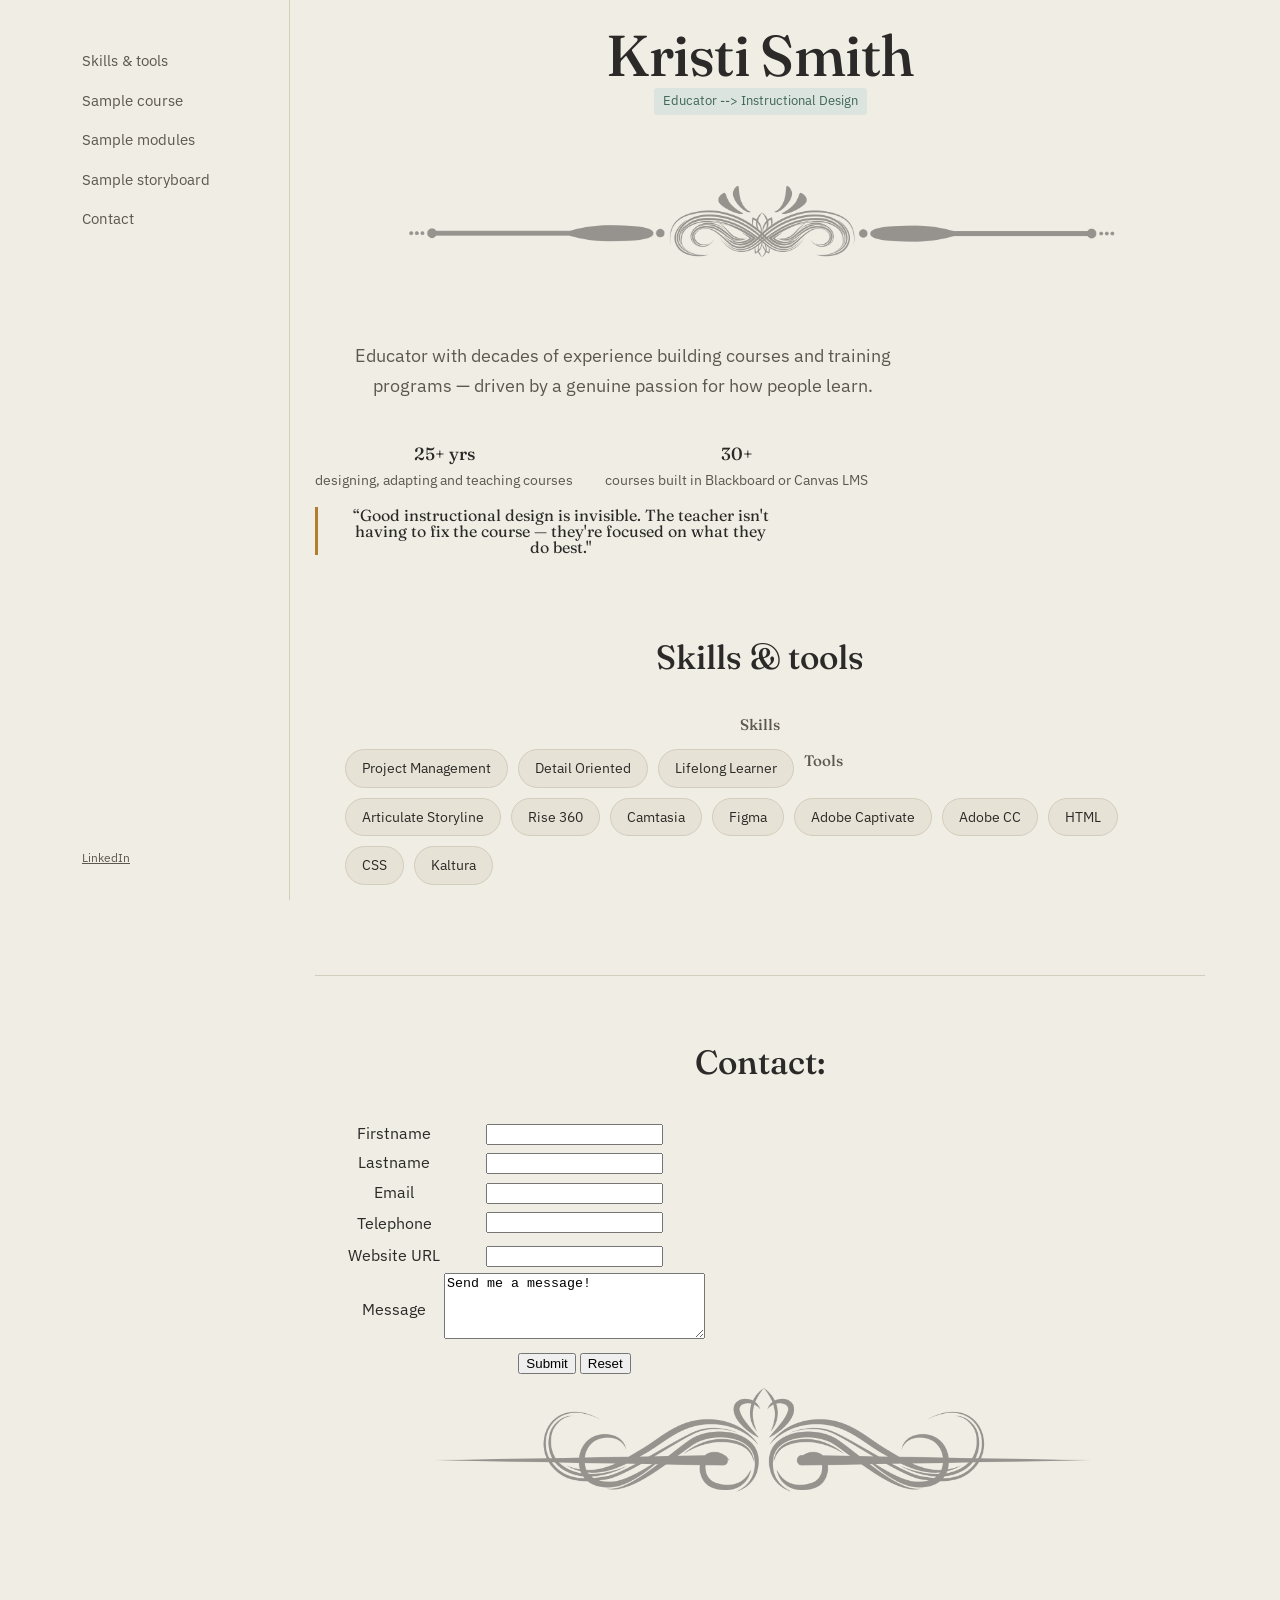
==== index.html @ 54e87282 "update" ====
<!DOCTYPE html>
<html lang="en">
<head>
<meta charset="UTF-8">
<meta name="viewport" content="width=device-width, initial-scale=1, viewport-fit=cover">
<title>KJ Designs IT</title>
<link rel="preconnect" href="https://fonts.googleapis.com">
<link rel="preconnect" href="https://fonts.gstatic.com" crossorigin>
<link href="https://fonts.googleapis.com/css2?family=Fraunces:opsz,wght@9..144,400;9..144,500;9..144,600&family=IBM+Plex+Sans:wght@400;500;600&display=swap" rel="stylesheet">
<link rel="stylesheet" href="styles.css">

</head>
<body>

<div class="mobile-nav">

  <a href="#skills">Skills</a>
  <a href="content/idpage.html" target="_blank">Sample course</a>
   <a href="mod.htm" target="_blank">Sample modules</a>
    <a href="course.htm">Sample storyboard</a>
  <a href="#contact">Contact</a>
</div>

<div class="layout">
  <nav class="toc">
    <div>
     
      <ul class="toc-links">
    
        <li><a href="#skills">Skills &amp; tools</a></li>
         <li><a href="content/idpage.html" target="_blank">Sample course</a></li>
         <li><a href="mod.htm" target="_blank">Sample modules</a></li>
         <li> <a href="course.htm">Sample storyboard</a></li>
          <li><a href="#contact">Contact</a></li>
      </ul>
    </div>
    <div class="toc-foot">   <a href="https://www.linkedin.com/in/kristismith7/" target="_blank">LinkedIn</a> <br></div>
  </nav>

  <main>
 <h1>Kristi Smith</h1><span class="tag">Educator --> Instructional Design</span>
 <img src="div3.png" alt="divider" width="90%" class="transparent-img">
  
    
      <p class="lede">
     Educator with decades of experience building courses and training programs — driven by a genuine passion for how people learn.
    
      <div class="hero-meta">
        <div><strong>25+ yrs</strong>designing, adapting and teaching courses</div>
        <div><strong>30+</strong>courses built in Blackboard or Canvas LMS</div>
      </div>
        <p class="quote">
       “Good instructional design is invisible. The teacher isn't having to fix the course — they're focused on what they do best."</p>

    <section id="skills">
      <h2>Skills &amp; tools</h2>

      <div class="skill-group">
            <h3>Skills</h3>
        <div class="pill-row">
          <span class="pill">Project Management</span>
          <span class="pill">Detail Oriented</span>
          <span class="pill">Lifelong Learner</span>
          
          <h3>Tools</h3>
        <div class="pill-row">
          <span class="pill">Articulate Storyline</span>
          <span class="pill">Rise 360</span>
          <span class="pill">Camtasia</span>
          <span class="pill">Figma</span>
          <span class="pill">Adobe Captivate</span>
           <span class="pill">Adobe CC</span>
            <span class="pill">HTML</span>
             <span class="pill">CSS</span>
              <span class="pill">Kaltura</span>

        </div>
      </div>

    </section>

    <section id="contact">
      <h2>Contact:</h2>
  
      <div class="contact-links">
       
  </div>
       <form action="https://formsubmit.co/profkris23@gmail.com" method="POST" id="contactForm">
    <!-- FormSubmit settings (optional but recommended) -->
    <input type="hidden" name="_subject" value="New contact form submission">
    <input type="hidden" name="_captcha" value="false">
    <input type="hidden" name="_next" value="thanks.htm">

    <table>
        <tr>
            <td><label for="fname">Firstname</label></td>
            <td><input type="text" id="fname" name="fname" required></td>
        </tr>
        <tr>
            <td><label for="lname">Lastname</label></td>
            <td><input type="text" id="lname" name="lname" required></td>
        </tr>
        <tr>
            <td><label for="email">Email</label></td>
            <td><input type="email" id="email" name="email" required></td>
        </tr>
        <tr>
            <td><label for="phone">Telephone</label></td>
            <td>
                <input type="tel" id="phone" name="phone" required>
                <p id="phoneError" style="color: red; margin: 4px 0 0;"></p>
            </td>
        </tr>
        <tr>
            <td><label for="url">Website URL</label></td>
            <td><input type="url" id="url" name="url"></td>
        </tr>
        <tr>
            <td><label for="text1">Message</label></td>
            <td>
                <textarea id="text1" name="text1" rows="4" cols="30">Send me a message!</textarea>
            </td>
        </tr>
        <tr>
            <td></td>
            <td>
                <input type="submit" value="Submit">
                <input type="reset" value="Reset">
            </td>
        </tr>
    </table>
        <img src="div1.png" alt="divider image" width="90%" class="transparent-img">
</form>

<script>
    const form = document.getElementById("contactForm");
    const phoneInput = document.getElementById("phone");
    const phoneError = document.getElementById("phoneError");

    function isPhoneValid() {
        const phonePattern = /^[0-9]{10,}$/;
        return phonePattern.test(phoneInput.value.replace(/-/g, ""));
    }

    phoneInput.addEventListener("input", () => {
        phoneError.textContent = isPhoneValid()
            ? ""
            : "Please enter a valid phone number with at least 10 digits.";
    });

    form.addEventListener("submit", (event) => {
        if (!isPhoneValid()) {
            event.preventDefault();
            phoneError.textContent = "Please enter a valid phone number with at least 10 digits.";
            phoneInput.focus();
        }
       
    });
</script>
 

</body>
</html>
---- styles.css ----
:root {
    --paper: #EFEDE4;
    --paper-alt: #E6E2D5;
    --ink: #2B2A28;
    --ink-soft: #5C584F;
    --pine: #3F6659;
    --pine-soft: #DCE4DF;
    --gold: #B07E2E;
    --line: #D3CDBC;
    --serif: 'Fraunces', Georgia, serif;
    --sans: 'IBM Plex Sans', Arial, sans-serif;
    box-sizing: border-box;
    padding-top: env(safe-area-inset-top, 0px);
    padding-bottom: env(safe-area-inset-bottom, 0px);
  }

  @media (prefers-color-scheme: dark) {
    :root:not([data-theme="light"]) {
      --paper: #1B1A17;
      --paper-alt: #232220;
      --ink: #ECE8DD;
      --ink-soft: #B3AD9E;
      --pine: #8CB1A2;
      --pine-soft: #263530;
      --gold: #DDAE5E;
      --line: #3B372E;
    }
  }
  :root[data-theme="dark"] {
    --paper: #1B1A17;
    --paper-alt: #232220;
    --ink: #ECE8DD;
    --ink-soft: #B3AD9E;
    --pine: #8CB1A2;
    --pine-soft: #263530;
    --gold: #DDAE5E;
    --line: #3B372E;
  }

  html { scroll-padding-top: env(safe-area-inset-top, 0px); scroll-behavior: smooth; }
  * { box-sizing: border-box; }
  body {
    margin: 0;
    background: var(--paper);
    color: var(--ink);
    font-family: var(--sans);
    font-size: 16px;
    line-height: 1.6;
    -webkit-font-smoothing: antialiased;
  }
.center{text-align: center;}
  a { color: inherit; }

  .layout {
    display: grid;
    grid-template-columns: 240px 1fr;
    max-width: 1180px;
    margin: 0 auto;
  }

  /* ---- Sidebar / nav ---- */
  nav.toc {
    position: sticky;
    top: 0;
    align-self: start;
    height: 100vh;
    padding: 48px 28px 32px 32px;
    border-right: 1px solid var(--line);
    display: flex;
    flex-direction: column;
    justify-content: space-between;
  }
  .toc-brand {
    font-family: var(--serif);
    font-size: 1.25rem;
    font-weight: 500;
    letter-spacing: 0.01em;
    margin-bottom: 40px;
  }
  .toc-brand span { display:block; font-size: 0.8rem; color: var(--ink-soft); font-weight: 400; margin-top: 4px; }
  .toc-links { list-style: none; padding: 0; margin: 0; display: flex; flex-direction: column; gap: 14px; }
  .toc-links a {
    text-decoration: none;
    color: var(--ink-soft);
    font-size: 0.92rem;
    border-left: 2px solid transparent;
    padding-left: 12px;
    margin-left: -14px;
    transition: color .15s ease, border-color .15s ease;
  }
  .toc-links a:hover, .toc-links a:focus-visible { color: var(--ink); border-color: var(--gold); }
  .toc-foot { font-size: 0.78rem; color: var(--ink-soft); }

  /* mobile nav */
  .mobile-nav { display: none; }

  main { min-width: 0; padding: 25px; text-align: center;}
  section { padding: 60px 30px; border-bottom: 1px solid var(--line); }
  section:last-of-type { border-bottom: none; }

  h1, h2, h3 { font-family: var(--serif); font-weight: 500; margin: 0; }
  h1 { font-size: clamp(2.4rem, 5vw, 3.6rem); line-height: 1.08; letter-spacing: -0.01em; }
  h2 { font-size: clamp(1.6rem, 3vw, 2.1rem); margin-bottom: 28px; }
  p { max-width: 62ch; }
  .lede { font-size: 1.15rem; color: var(--ink-soft); max-width: 56ch; margin-top: 20px; }
.transparent-img {
  /* Sets the image to 50% opacity */
  opacity: 0.5; 
}
  .tag {
    display: inline-block;
    font-size: 0.8rem;
    color: var(--pine);
    background: var(--pine-soft);
    border-radius: 3px;
    padding: 3px 9px;
    margin-bottom: 18px;
    text-align: right;
  }

  /* ---- Hero ---- */
  #story { padding-top: 110px; }
  .hero-meta { margin-top: 40px; display: flex; gap: 32px; flex-wrap: wrap; color: var(--ink-soft); font-size: 0.9rem; }
  .hero-meta strong { color: var(--ink); display:block; font-family: var(--serif); font-size: 1.1rem; font-weight: 500; }

  /* ---- Philosophy pull quote ---- */
  .quote {
    font-family: var(--serif);
    font-size: clamp(1rem, 3vw, 1rem);
    line-height: 1;
    max-width: 46ch;
    color: var(--ink);
    border-left: 3px solid var(--gold);
    padding-left: 28px;
  }
  .quote-attr { margin-top: 10px; font-family: var(--sans); font-size: 0.9rem; color: var(--ink-soft); }
  .principles { margin-top: 36px; display: grid; grid-template-columns: repeat(2, 1fr); gap: 36px 48px; }
  .principle h3 { font-size: 1.05rem; margin-bottom: 8px; }
  .principle p { font-size: 0.95rem; color: var(--ink-soft); margin: 0; }

  /* ---- Journey timeline ---- */
  .timeline { margin-top: 44px; position: relative; }
  .timeline::before {
    content: ""; position: absolute; left: 17px; top: 6px; bottom: 6px; width: 1px; background: var(--line);
  }
  .t-item { position: relative; padding-left: 56px; margin-bottom: 44px; }
  .t-item:last-child { margin-bottom: 0; }
  .t-num {
    position: absolute; left: 0; top: 0; width: 36px; height: 36px; border-radius: 50%;
    background: var(--paper); border: 1px solid var(--line); color: var(--ink-soft);
    display: flex; align-items: center; justify-content: center; font-size: 0.85rem; font-family: var(--serif);
  }
  .t-item.current .t-num { border-color: var(--gold); color: var(--gold); }
  .t-period { font-size: 0.85rem; color: var(--ink-soft); margin-bottom: 4px; }
  .t-role { font-family: var(--serif); font-size: 1.25rem; font-weight: 500; }
  .t-org { color: var(--ink-soft); font-size: 0.95rem; margin-bottom: 10px; }
  .t-item p.desc { font-size: 0.86rem; margin: 0; max-width: 58ch; }

  /* ---- Work ---- */
  .work-list { margin-top: 22px; display: flex; flex-direction: column; }
  .work-item {
    display: grid; grid-template-columns: 1fr 1.6fr; gap: 20px;
    padding: 36px 0; border-top: 1px solid var(--line);
  }
  .work-item:last-child { border-bottom: 1px solid var(--line); }
  .work-kicker { font-size: 0.82rem; color: var(--gold); margin-bottom: 8px; }
  .work-title { font-family: var(--serif); font-size: 1 rem; font-weight: 500; margin-bottom: 10px; }
  .work-meta { font-size: 0.85rem; color: var(--ink-soft); margin-bottom: 14px; }
  .work-desc { font-size: 0.85rem; color: var(--ink-soft); }
  .work-stats { display: flex; gap: 28px; margin-top: 14px; flex-wrap: wrap; }
  .work-stats div strong { display: block; font-family: var(--serif); font-size: 1.3rem; color: var(--ink); }
  .work-stats div span { font-size: 0.78rem; color: var(--ink-soft); }

  /* ---- Skills ---- */
  .skill-group { margin-bottom: 30px; }
  .skill-group h3 { font-size: 0.95rem; color: var(--ink-soft); font-weight: 500; margin-bottom: 12px; }
  .pill-row { display: flex; flex-wrap: wrap; gap: 10px; }
  .pill {
    border: 1px solid var(--line); border-radius: 20px; padding: 7px 16px; font-size: 0.88rem;
    background: var(--paper-alt);
  }

  /* ---- Contact ---- */
  #contact { padding-bottom: 80px; }
  .contact-box { margin-top: 32px; display: flex; align-items: baseline; gap: 18px; flex-wrap: wrap; }
  .contact-box a.email {
    font-family: var(--serif); font-size: 1.6rem; text-decoration: none; border-bottom: 2px solid var(--gold);
  }
  .contact-links { margin-top: 28px; display: flex; gap: 24px; font-size: 0.92rem; }
  .contact-links a { text-decoration: none; color: var(--ink-soft); border-bottom: 1px solid var(--line); padding-bottom: 2px; }
  .contact-links a:hover { color: var(--pine); border-color: var(--pine); }
  footer.note { margin-top: 64px; font-size: 0.8rem; color: var(--ink-soft); }

  @media (max-width: 860px) {
    .layout { grid-template-columns: 1fr; }
    nav.toc { display: none; }
    .mobile-nav {
      display: flex; position: sticky; top: 0; z-index: 10;
      background: var(--paper); border-bottom: 1px solid var(--line);
      padding: 14px 20px; padding-top: calc(14px + env(safe-area-inset-top, 0px));
      gap: 20px; overflow-x: auto; font-size: 0.85rem;
    }
    .mobile-nav a { white-space: nowrap; text-decoration: none; color: var(--ink-soft); }
    section { padding: 56px 24px; }
    .principles { grid-template-columns: 1fr; }
    .work-item { grid-template-columns: 1fr; gap: 12px; }
  }
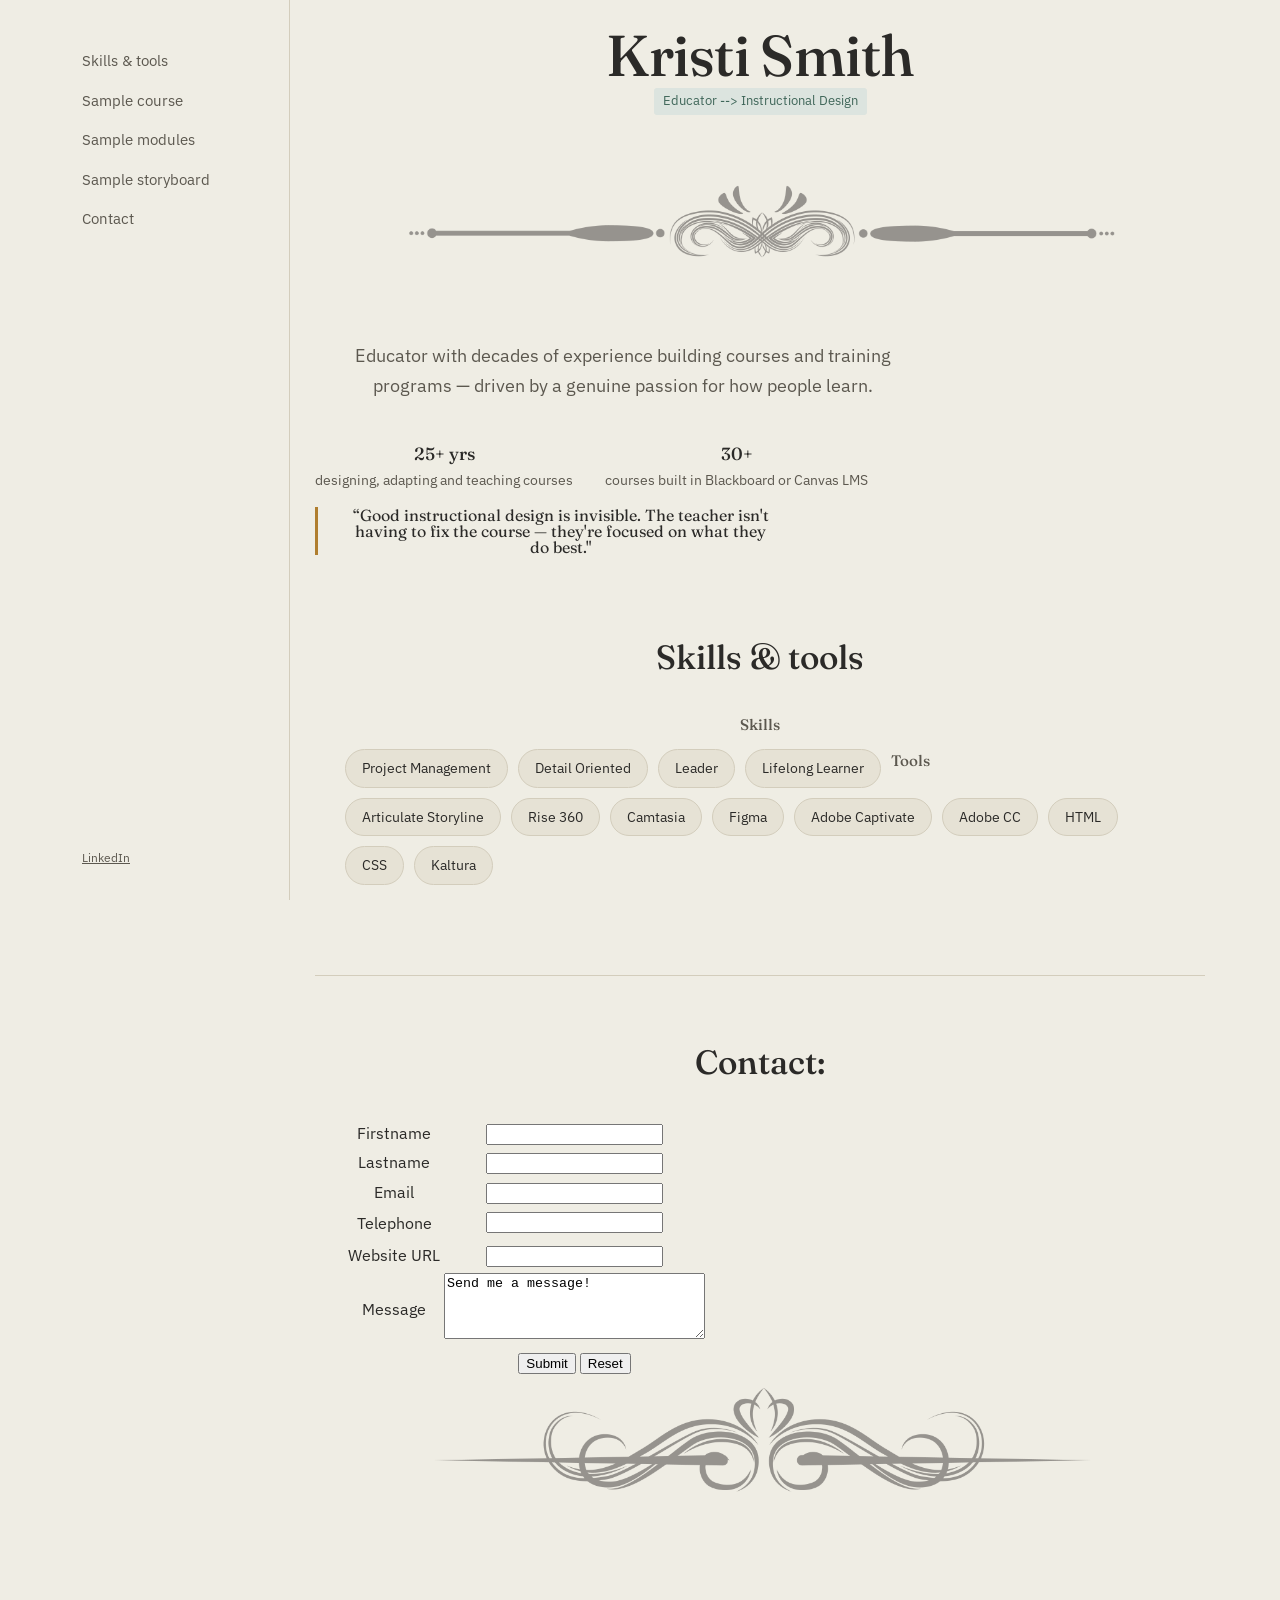
==== commit 80ead164: "index fix" ====
--- a/index.html
+++ b/index.html
@@ -3,7 +3,7 @@
 <head>
 <meta charset="UTF-8">
 <meta name="viewport" content="width=device-width, initial-scale=1, viewport-fit=cover">
-<title>KJ Designs IT</title>
+<title>Kristi Smith Educational Design</title>
 <link rel="preconnect" href="https://fonts.googleapis.com">
 <link rel="preconnect" href="https://fonts.gstatic.com" crossorigin>
 <link href="https://fonts.googleapis.com/css2?family=Fraunces:opsz,wght@9..144,400;9..144,500;9..144,600&family=IBM+Plex+Sans:wght@400;500;600&display=swap" rel="stylesheet">
@@ -60,8 +60,8 @@
         <div class="pill-row">
           <span class="pill">Project Management</span>
           <span class="pill">Detail Oriented</span>
-          <span class="pill">Lifelong Learner</span>
-          
+          <span class="pill">Leader</span>
+            <span class="pill">Lifelong Learner</span>
           <h3>Tools</h3>
         <div class="pill-row">
           <span class="pill">Articulate Storyline</span>
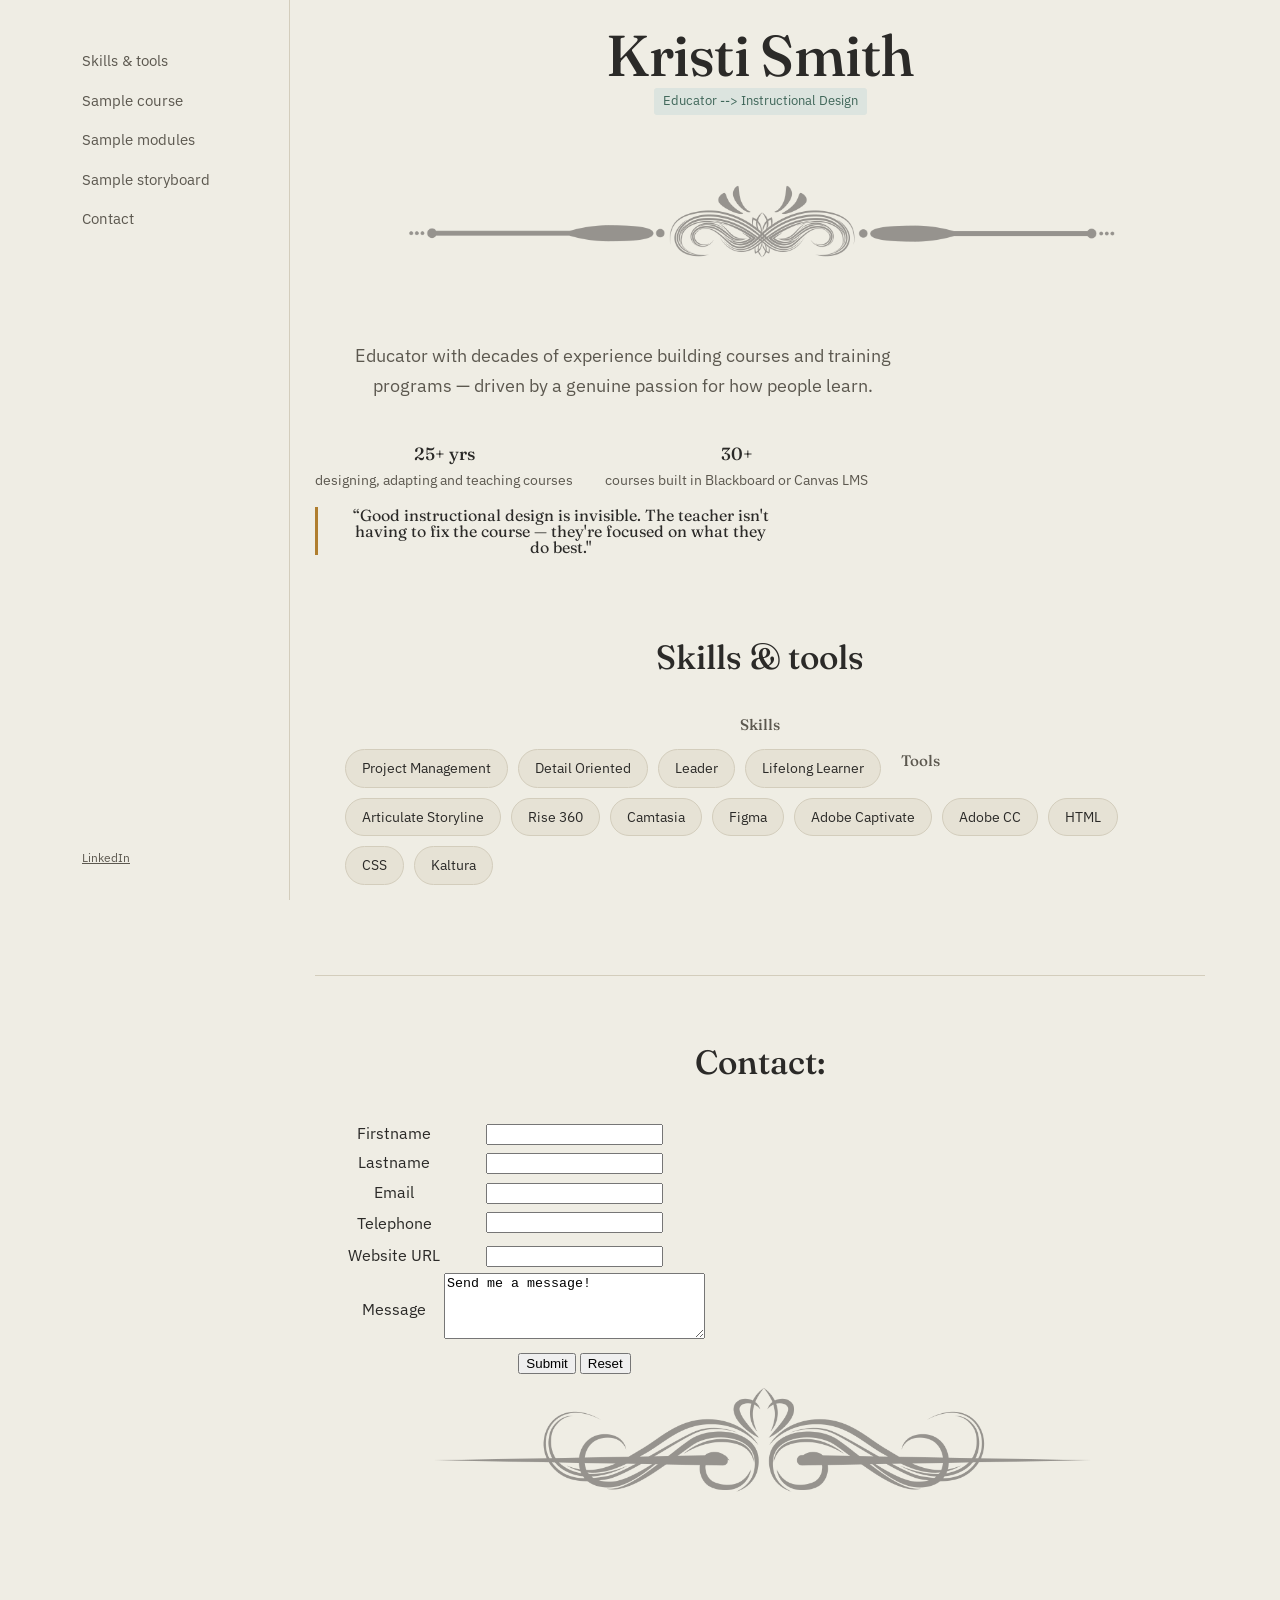
==== commit 5c634d0b: "tools" ====
--- a/index.html
+++ b/index.html
@@ -62,6 +62,7 @@
           <span class="pill">Detail Oriented</span>
           <span class="pill">Leader</span>
             <span class="pill">Lifelong Learner</span>
+            <br>
           <h3>Tools</h3>
         <div class="pill-row">
           <span class="pill">Articulate Storyline</span>
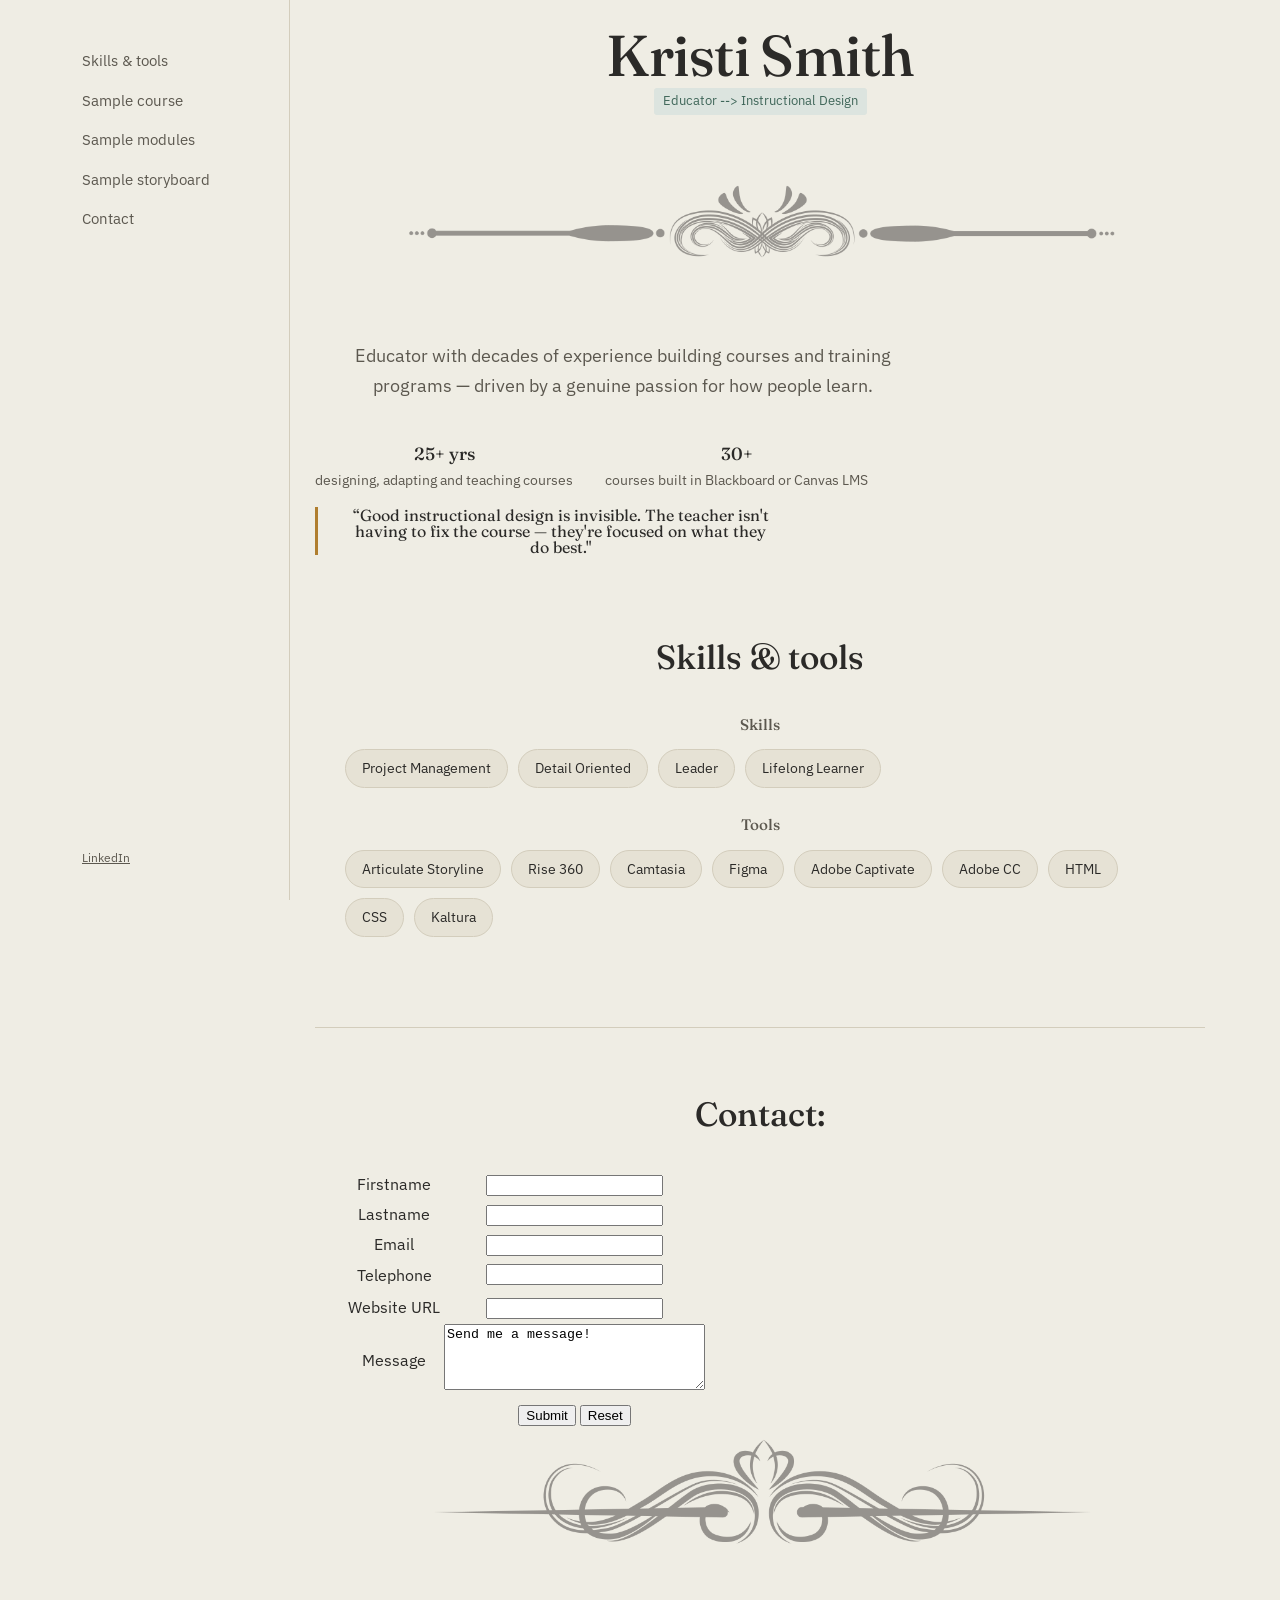
==== commit 83ecc5da: "fix div" ====
--- a/index.html
+++ b/index.html
@@ -62,6 +62,7 @@
           <span class="pill">Detail Oriented</span>
           <span class="pill">Leader</span>
             <span class="pill">Lifelong Learner</span>
+            </div>
             <br>
           <h3>Tools</h3>
         <div class="pill-row">
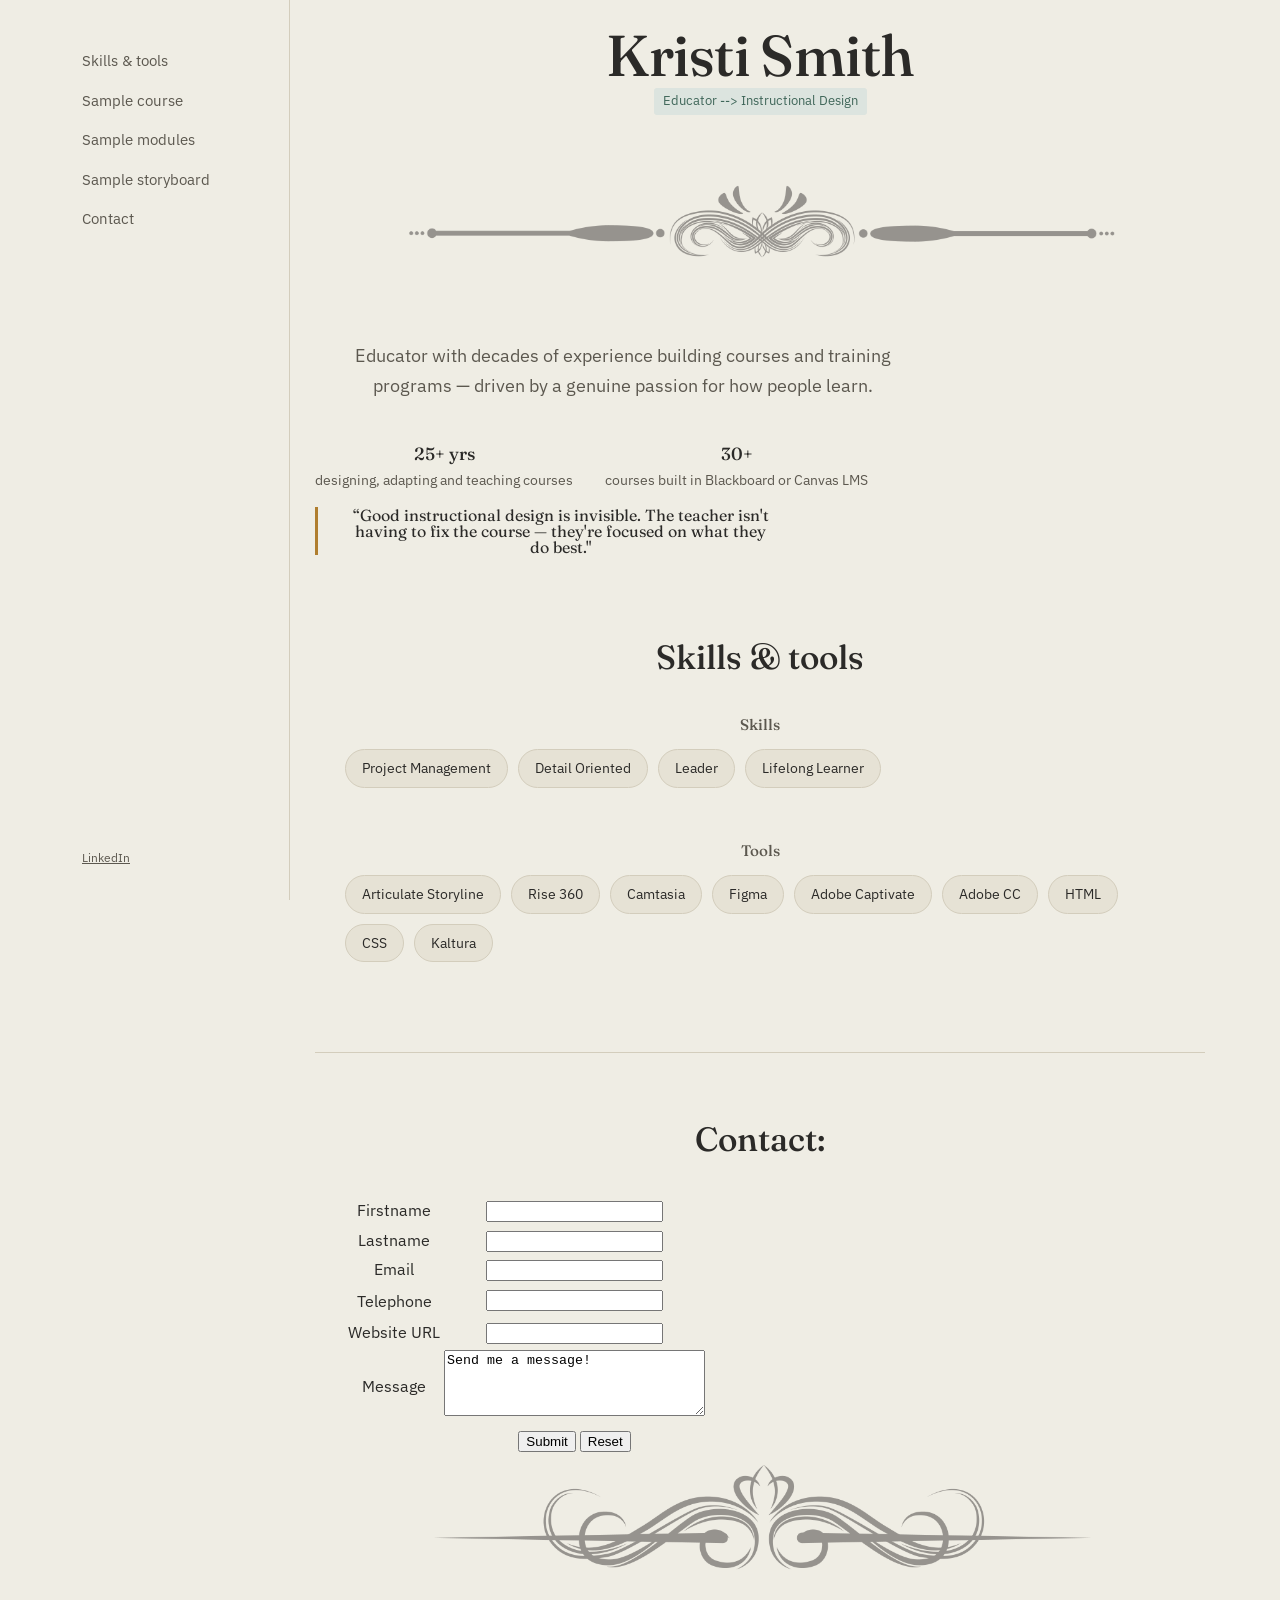
==== commit 190db7f3: "update" ====
--- a/index.html
+++ b/index.html
@@ -63,7 +63,7 @@
           <span class="pill">Leader</span>
             <span class="pill">Lifelong Learner</span>
             </div>
-            <br>
+            <br><br>
           <h3>Tools</h3>
         <div class="pill-row">
           <span class="pill">Articulate Storyline</span>
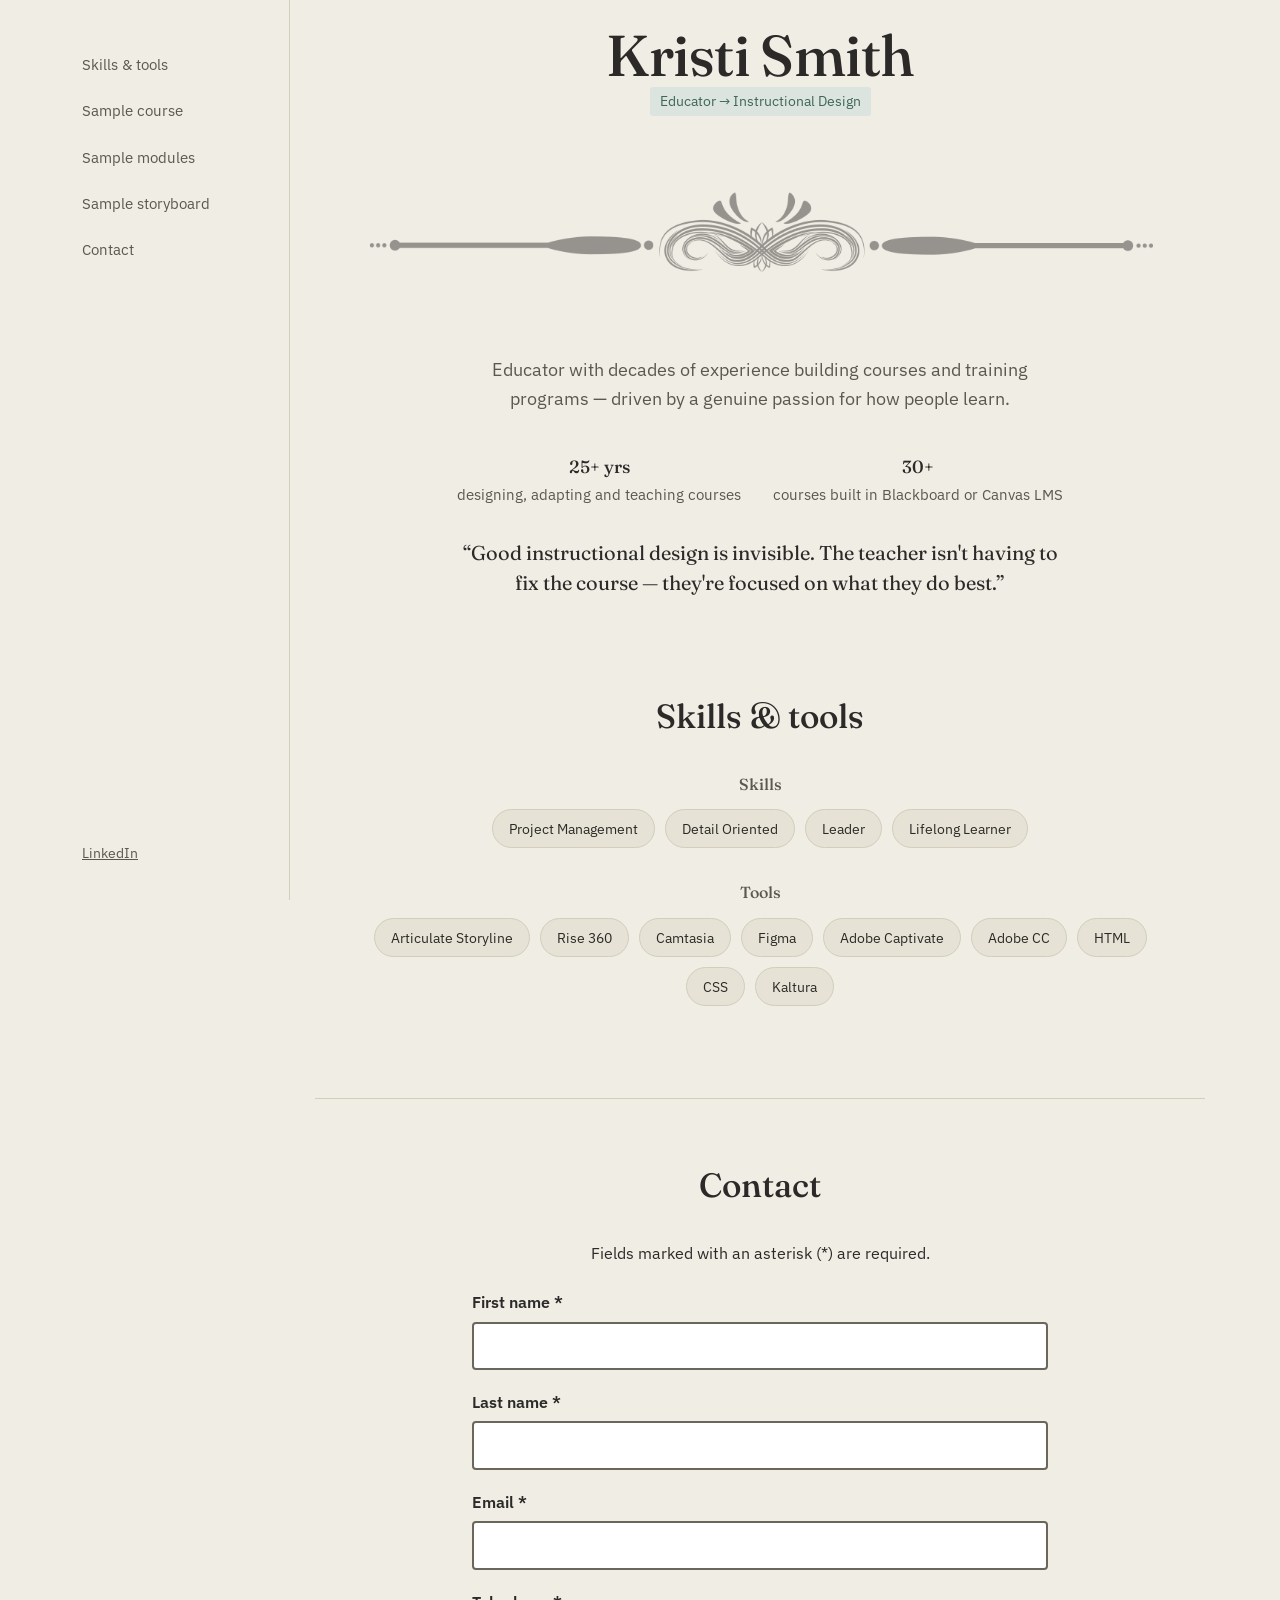
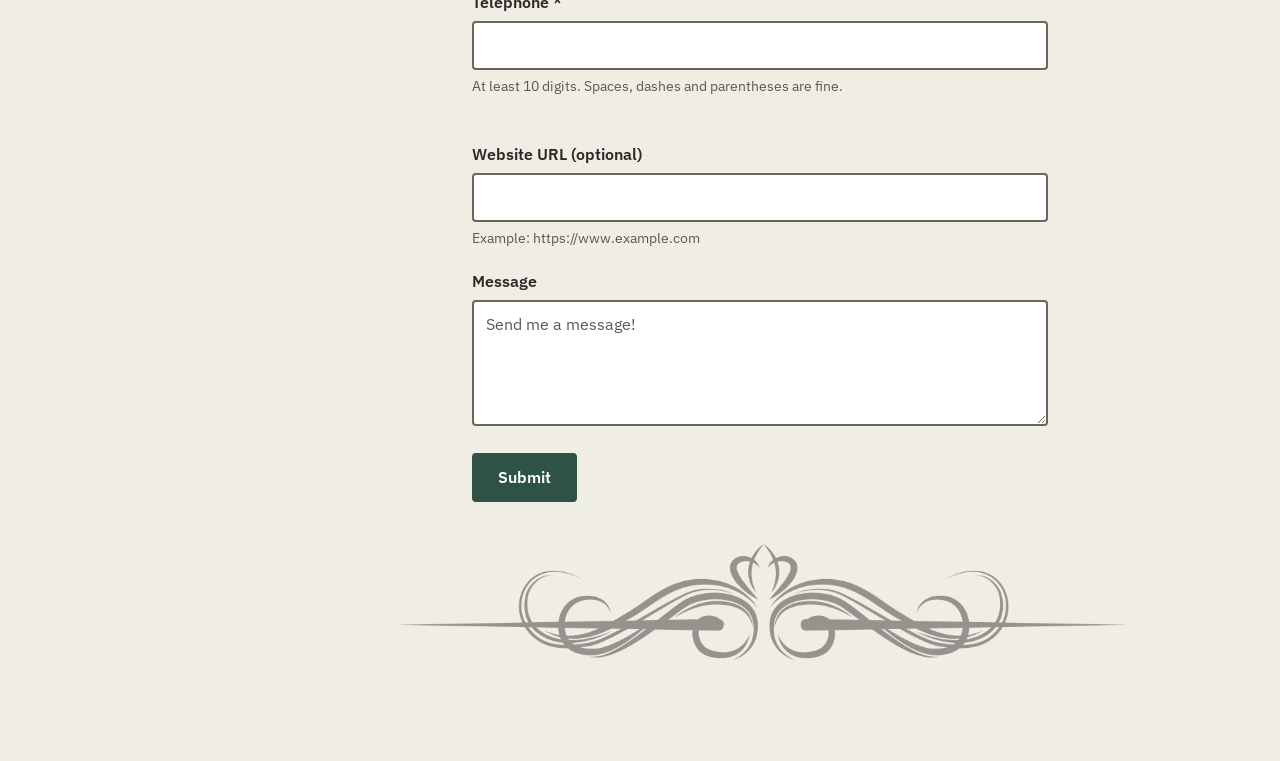
==== commit b0e255b4: "access" ====
--- a/index.html
+++ b/index.html
@@ -3,163 +3,185 @@
 <head>
 <meta charset="UTF-8">
 <meta name="viewport" content="width=device-width, initial-scale=1, viewport-fit=cover">
-<title>Kristi Smith Educational Design</title>
+<title>Kristi Smith | Instructional Design Portfolio</title>
 <link rel="preconnect" href="https://fonts.googleapis.com">
 <link rel="preconnect" href="https://fonts.gstatic.com" crossorigin>
 <link href="https://fonts.googleapis.com/css2?family=Fraunces:opsz,wght@9..144,400;9..144,500;9..144,600&family=IBM+Plex+Sans:wght@400;500;600&display=swap" rel="stylesheet">
 <link rel="stylesheet" href="styles.css">
 
+
 </head>
 <body>
 
-<div class="mobile-nav">
+<a class="skip-link" href="#main-content">Skip to main content</a>
 
+<nav class="mobile-nav" aria-label="Mobile navigation">
   <a href="#skills">Skills</a>
-  <a href="content/idpage.html" target="_blank">Sample course</a>
-   <a href="mod.htm" target="_blank">Sample modules</a>
-    <a href="course.htm">Sample storyboard</a>
+  <a href="content/idpage.html" target="_blank" rel="noopener noreferrer">Sample course<span class="visually-hidden"> (opens in a new tab)</span></a>
+  <a href="mod.htm" target="_blank" rel="noopener noreferrer">Sample modules<span class="visually-hidden"> (opens in a new tab)</span></a>
+  <a href="course.htm">Sample storyboard</a>
   <a href="#contact">Contact</a>
+</nav>
+
+<div class="layout">
+  <nav class="toc" aria-label="Main navigation">
+    <div>
+      <ul class="toc-links">
+        <li><a href="#skills">Skills &amp; tools</a></li>
+        <li><a href="content/idpage.html" target="_blank" rel="noopener noreferrer">Sample course<span class="visually-hidden"> (opens in a new tab)</span></a></li>
+        <li><a href="mod.htm" target="_blank" rel="noopener noreferrer">Sample modules<span class="visually-hidden"> (opens in a new tab)</span></a></li>
+        <li><a href="course.htm">Sample storyboard</a></li>
+        <li><a href="#contact">Contact</a></li>
+      </ul>
+    </div>
+    <div class="toc-foot">
+      <a href="https://www.linkedin.com/in/kristismith7/" target="_blank" rel="noopener noreferrer">LinkedIn<span class="visually-hidden"> (opens in a new tab)</span></a>
+    </div>
+  </nav>
+
+  <main id="main-content" tabindex="-1">
+    <h1>Kristi Smith</h1>
+    <p class="tag">Educator <span aria-hidden="true">&rarr;</span><span class="visually-hidden">to</span> Instructional Design</p>
+
+    <img src="div3.png" alt="" class="transparent-img">
+
+    <p class="lede">
+      Educator with decades of experience building courses and training programs — driven by a genuine passion for how people learn.
+    </p>
+
+    <ul class="hero-meta">
+      <li><strong>25+ yrs</strong> designing, adapting and teaching courses</li>
+      <li><strong>30+</strong> courses built in Blackboard or Canvas LMS</li>
+    </ul>
+
+    <blockquote class="quote">
+      <p>“Good instructional design is invisible. The teacher isn't having to fix the course — they're focused on what they do best.”</p>
+    </blockquote>
+
+    <section id="skills" aria-labelledby="skills-heading">
+      <h2 id="skills-heading">Skills &amp; tools</h2>
+
+      <div class="skill-group">
+        <h3>Skills</h3>
+        <ul class="pill-list">
+          <li class="pill">Project Management</li>
+          <li class="pill">Detail Oriented</li>
+          <li class="pill">Leader</li>
+          <li class="pill">Lifelong Learner</li>
+        </ul>
+
+        <h3>Tools</h3>
+        <ul class="pill-list">
+          <li class="pill">Articulate Storyline</li>
+          <li class="pill">Rise 360</li>
+          <li class="pill">Camtasia</li>
+          <li class="pill">Figma</li>
+          <li class="pill">Adobe Captivate</li>
+          <li class="pill">Adobe CC</li>
+          <li class="pill">HTML</li>
+          <li class="pill">CSS</li>
+          <li class="pill">Kaltura</li>
+        </ul>
+      </div>
+    </section>
+
+    <section id="contact" aria-labelledby="contact-heading">
+      <h2 id="contact-heading">Contact</h2>
+
+      <p class="required-note">Fields marked with an asterisk (<span aria-hidden="true">*</span><span class="visually-hidden">star</span>) are required.</p>
+
+      <form action="https://formsubmit.co/profkris23@gmail.com" method="POST" id="contactForm" novalidate>
+        <input type="hidden" name="_subject" value="New contact form submission">
+        <input type="hidden" name="_captcha" value="false">
+        <input type="hidden" name="_next" value="thanks.htm">
+
+        <div class="form-field">
+          <label for="fname">First name <span aria-hidden="true">*</span></label>
+          <input type="text" id="fname" name="fname" autocomplete="given-name" required aria-required="true">
+        </div>
+
+        <div class="form-field">
+          <label for="lname">Last name <span aria-hidden="true">*</span></label>
+          <input type="text" id="lname" name="lname" autocomplete="family-name" required aria-required="true">
+        </div>
+
+        <div class="form-field">
+          <label for="email">Email <span aria-hidden="true">*</span></label>
+          <input type="email" id="email" name="email" autocomplete="email" required aria-required="true">
+        </div>
+
+        <div class="form-field">
+          <label for="phone">Telephone <span aria-hidden="true">*</span></label>
+          <input type="tel" id="phone" name="phone" autocomplete="tel" inputmode="tel"
+                 required aria-required="true" aria-describedby="phoneHint phoneError">
+          <p id="phoneHint" class="field-hint">At least 10 digits. Spaces, dashes and parentheses are fine.</p>
+          <p id="phoneError" class="field-error" aria-live="polite"></p>
+        </div>
+
+        <div class="form-field">
+          <label for="url">Website URL (optional)</label>
+          <input type="url" id="url" name="url" autocomplete="url" aria-describedby="urlHint">
+          <p id="urlHint" class="field-hint">Example: https://www.example.com</p>
+        </div>
+
+        <div class="form-field">
+          <label for="text1">Message</label>
+          <textarea id="text1" name="text1" rows="4" placeholder="Send me a message!"></textarea>
+        </div>
+
+        <input type="submit" class="btn-submit" value="Submit">
+      </form>
+
+      <img src="div1.png" alt="" class="transparent-img">
+    </section>
+  </main>
 </div>
 
-<div class="layout">
-  <nav class="toc">
-    <div>
-     
-      <ul class="toc-links">
-    
-        <li><a href="#skills">Skills &amp; tools</a></li>
-         <li><a href="content/idpage.html" target="_blank">Sample course</a></li>
-         <li><a href="mod.htm" target="_blank">Sample modules</a></li>
-         <li> <a href="course.htm">Sample storyboard</a></li>
-          <li><a href="#contact">Contact</a></li>
-      </ul>
-    </div>
-    <div class="toc-foot">   <a href="https://www.linkedin.com/in/kristismith7/" target="_blank">LinkedIn</a> <br></div>
-  </nav>
+<script>
+  const form = document.getElementById("contactForm");
+  const phoneInput = document.getElementById("phone");
+  const phoneError = document.getElementById("phoneError");
+  const PHONE_MESSAGE = "Please enter a valid phone number with at least 10 digits.";
 
-  <main>
- <h1>Kristi Smith</h1><span class="tag">Educator --> Instructional Design</span>
- <img src="div3.png" alt="divider" width="90%" class="transparent-img">
-  
-    
-      <p class="lede">
-     Educator with decades of experience building courses and training programs — driven by a genuine passion for how people learn.
-    
-      <div class="hero-meta">
-        <div><strong>25+ yrs</strong>designing, adapting and teaching courses</div>
-        <div><strong>30+</strong>courses built in Blackboard or Canvas LMS</div>
-      </div>
-        <p class="quote">
-       “Good instructional design is invisible. The teacher isn't having to fix the course — they're focused on what they do best."</p>
+  function isPhoneValid() {
+    const value = phoneInput.value.trim();
+    if (!/^[0-9+().\s-]+$/.test(value)) return false;
+    return value.replace(/\D/g, "").length >= 10;
+  }
 
-    <section id="skills">
-      <h2>Skills &amp; tools</h2>
+  function showPhoneError(show) {
+    phoneError.textContent = show ? PHONE_MESSAGE : "";
+    phoneInput.setAttribute("aria-invalid", show ? "true" : "false");
+  }
 
-      <div class="skill-group">
-            <h3>Skills</h3>
-        <div class="pill-row">
-          <span class="pill">Project Management</span>
-          <span class="pill">Detail Oriented</span>
-          <span class="pill">Leader</span>
-            <span class="pill">Lifelong Learner</span>
-            </div>
-            <br><br>
-          <h3>Tools</h3>
-        <div class="pill-row">
-          <span class="pill">Articulate Storyline</span>
-          <span class="pill">Rise 360</span>
-          <span class="pill">Camtasia</span>
-          <span class="pill">Figma</span>
-          <span class="pill">Adobe Captivate</span>
-           <span class="pill">Adobe CC</span>
-            <span class="pill">HTML</span>
-             <span class="pill">CSS</span>
-              <span class="pill">Kaltura</span>
+  // Validate when the user leaves the field (not on every keystroke)
+  phoneInput.addEventListener("blur", () => {
+    if (phoneInput.value !== "") showPhoneError(!isPhoneValid());
+  });
 
-        </div>
-      </div>
+  // Clear the error as soon as the value becomes valid
+  phoneInput.addEventListener("input", () => {
+    if (phoneError.textContent && isPhoneValid()) showPhoneError(false);
+  });
 
-    </section>
+  form.addEventListener("submit", (event) => {
+    const phoneBad = !isPhoneValid();
+    if (phoneBad) showPhoneError(true);
 
-    <section id="contact">
-      <h2>Contact:</h2>
-  
-      <div class="contact-links">
-       
-  </div>
-       <form action="https://formsubmit.co/profkris23@gmail.com" method="POST" id="contactForm">
-    <!-- FormSubmit settings (optional but recommended) -->
-    <input type="hidden" name="_subject" value="New contact form submission">
-    <input type="hidden" name="_captcha" value="false">
-    <input type="hidden" name="_next" value="thanks.htm">
+    // First field (in page order) that fails native or phone validation
+    const firstInvalid = Array.from(form.elements).find((el) =>
+      el === phoneInput ? phoneBad : el.willValidate && !el.checkValidity()
+    );
 
-    <table>
-        <tr>
-            <td><label for="fname">Firstname</label></td>
-            <td><input type="text" id="fname" name="fname" required></td>
-        </tr>
-        <tr>
-            <td><label for="lname">Lastname</label></td>
-            <td><input type="text" id="lname" name="lname" required></td>
-        </tr>
-        <tr>
-            <td><label for="email">Email</label></td>
-            <td><input type="email" id="email" name="email" required></td>
-        </tr>
-        <tr>
-            <td><label for="phone">Telephone</label></td>
-            <td>
-                <input type="tel" id="phone" name="phone" required>
-                <p id="phoneError" style="color: red; margin: 4px 0 0;"></p>
-            </td>
-        </tr>
-        <tr>
-            <td><label for="url">Website URL</label></td>
-            <td><input type="url" id="url" name="url"></td>
-        </tr>
-        <tr>
-            <td><label for="text1">Message</label></td>
-            <td>
-                <textarea id="text1" name="text1" rows="4" cols="30">Send me a message!</textarea>
-            </td>
-        </tr>
-        <tr>
-            <td></td>
-            <td>
-                <input type="submit" value="Submit">
-                <input type="reset" value="Reset">
-            </td>
-        </tr>
-    </table>
-        <img src="div1.png" alt="divider image" width="90%" class="transparent-img">
-</form>
-
-<script>
-    const form = document.getElementById("contactForm");
-    const phoneInput = document.getElementById("phone");
-    const phoneError = document.getElementById("phoneError");
-
-    function isPhoneValid() {
-        const phonePattern = /^[0-9]{10,}$/;
-        return phonePattern.test(phoneInput.value.replace(/-/g, ""));
+    if (firstInvalid) {
+      event.preventDefault();
+      firstInvalid.focus();
+      if (firstInvalid !== phoneInput && firstInvalid.reportValidity) {
+        firstInvalid.reportValidity();
+      }
     }
-
-    phoneInput.addEventListener("input", () => {
-        phoneError.textContent = isPhoneValid()
-            ? ""
-            : "Please enter a valid phone number with at least 10 digits.";
-    });
-
-    form.addEventListener("submit", (event) => {
-        if (!isPhoneValid()) {
-            event.preventDefault();
-            phoneError.textContent = "Please enter a valid phone number with at least 10 digits.";
-            phoneInput.focus();
-        }
-       
-    });
+  });
 </script>
- 
 
 </body>
 </html>
--- a/styles.css
+++ b/styles.css
@@ -1,207 +1,327 @@
- :root {
-    --paper: #EFEDE4;
-    --paper-alt: #E6E2D5;
-    --ink: #2B2A28;
-    --ink-soft: #5C584F;
-    --pine: #3F6659;
-    --pine-soft: #DCE4DF;
-    --gold: #B07E2E;
-    --line: #D3CDBC;
-    --serif: 'Fraunces', Georgia, serif;
-    --sans: 'IBM Plex Sans', Arial, sans-serif;
-    box-sizing: border-box;
-    padding-top: env(safe-area-inset-top, 0px);
-    padding-bottom: env(safe-area-inset-bottom, 0px);
+ /* =========================================================
+   Kristi Smith Educational Design — styles.css
+   Contrast ratios noted next to colors were checked against WCAG 2.x AA
+   (4.5:1 for text, 3:1 for UI components).
+   ========================================================= */
+
+/* ---------- Design tokens ---------- */
+:root {
+  --paper:      #EFEDE4;
+  --paper-alt:  #E6E2D5;
+  --ink:        #2B2A28;   /* 12.2:1 on paper */
+  --ink-soft:   #5C584F;   /* 6.0:1 on paper, 5.5:1 on paper-alt */
+  --pine:       #3F6659;   /* 5.5:1 on paper, 5.0:1 on pine-soft */
+  --pine-soft:  #DCE4DF;
+  --gold:       #B07E2E;   /* decorative only (3.05:1) — NOT for text */
+  --gold-text:  #7A5513;   /* 5.7:1 on paper — use for gold text */
+  --line:       #D3CDBC;   /* decorative dividers */
+
+  --focus:        #1A56DB; /* 5.3:1 */
+  --error:        #B00020; /* 6.3:1 */
+  --field-bg:     #FFFFFF;
+  --field-text:   #1A1A1A;
+  --field-border: #6B665B; /* 4.9:1 (needs 3:1) */
+  --btn-bg:       #2F5246; /* 8.7:1 with white */
+  --btn-bg-hover: #243F36;
+  --btn-text:     #FFFFFF;
+
+  --serif: 'Fraunces', Georgia, serif;
+  --sans:  'IBM Plex Sans', Arial, sans-serif;
+}
+
+/* Dark theme: follows the OS unless the page forces light */
+@media (prefers-color-scheme: dark) {
+  :root:not([data-theme="light"]) {
+    --paper: #1B1A17;  --paper-alt: #232220;
+    --ink: #ECE8DD;    --ink-soft: #B3AD9E;
+    --pine: #8CB1A2;   --pine-soft: #263530;
+    --gold: #DDAE5E;   --gold-text: #DDAE5E;
+    --line: #3B372E;
+    --focus: #8AB4FF;  --error: #FF8A80;
+    --field-bg: #232220; --field-text: #ECE8DD; --field-border: #8F897B;
+    --btn-bg: #8CB1A2; --btn-bg-hover: #A5C5B8; --btn-text: #1B1A17;
   }
-
-  @media (prefers-color-scheme: dark) {
-    :root:not([data-theme="light"]) {
-      --paper: #1B1A17;
-      --paper-alt: #232220;
-      --ink: #ECE8DD;
-      --ink-soft: #B3AD9E;
-      --pine: #8CB1A2;
-      --pine-soft: #263530;
-      --gold: #DDAE5E;
-      --line: #3B372E;
-    }
+}
+:root[data-theme="dark"] {
+  --paper: #1B1A17;  --paper-alt: #232220;
+  --ink: #ECE8DD;    --ink-soft: #B3AD9E;
+  --pine: #8CB1A2;   --pine-soft: #263530;
+  --gold: #DDAE5E;   --gold-text: #DDAE5E;
+  --line: #3B372E;
+  --focus: #8AB4FF;  --error: #FF8A80;
+  --field-bg: #232220; --field-text: #ECE8DD; --field-border: #8F897B;
+  --btn-bg: #8CB1A2; --btn-bg-hover: #A5C5B8; --btn-text: #1B1A17;
+}
+
+/* ---------- Base ---------- */
+*, *::before, *::after { box-sizing: border-box; }
+
+html { scroll-padding-top: 4rem; }
+@media (prefers-reduced-motion: no-preference) {
+  html { scroll-behavior: smooth; }
+}
+
+body {
+  margin: 0;
+  padding-bottom: env(safe-area-inset-bottom, 0px);
+  background: var(--paper);
+  color: var(--ink);
+  font-family: var(--sans);
+  font-size: 1rem;
+  line-height: 1.6;
+  -webkit-font-smoothing: antialiased;
+}
+
+a { color: inherit; }
+
+h1, h2, h3 { font-family: var(--serif); font-weight: 500; margin: 0; }
+h1 { font-size: clamp(2.4rem, 5vw, 3.6rem); line-height: 1.08; letter-spacing: -0.01em; }
+h2 { font-size: clamp(1.6rem, 3vw, 2.1rem); margin-bottom: 28px; }
+
+p { max-width: 62ch; margin-left: auto; margin-right: auto; }
+
+img { max-width: 100%; height: auto; }
+
+/* ---------- Accessibility helpers ---------- */
+.visually-hidden {
+  position: absolute !important;
+  width: 1px; height: 1px;
+  margin: -1px; padding: 0;
+  overflow: hidden;
+  clip: rect(0, 0, 0, 0);
+  white-space: nowrap;
+  border: 0;
+}
+
+.skip-link {
+  position: absolute;
+  left: 0.5rem; top: -4rem;
+  z-index: 1000;
+  padding: 0.75rem 1rem;
+  background: #000; color: #fff;
+  border-radius: 4px;
+}
+.skip-link:focus { top: 0.5rem; }
+
+:focus-visible {
+  outline: 3px solid var(--focus);
+  outline-offset: 2px;
+}
+main:focus { outline: none; }   /* main is only focused by the skip link */
+
+@media (prefers-reduced-motion: reduce) {
+  * { transition: none !important; animation: none !important; }
+}
+
+/* ---------- Layout ---------- */
+.layout {
+  display: grid;
+  grid-template-columns: 240px 1fr;
+  max-width: 1180px;
+  margin: 0 auto;
+}
+
+main { min-width: 0; padding: 25px; text-align: center; }
+
+section {
+  padding: 60px 30px;
+  border-bottom: 1px solid var(--line);
+  text-align: center;
+}
+section:last-of-type { border-bottom: none; }
+
+/* ---------- Sidebar navigation ---------- */
+nav.toc {
+  position: sticky; top: 0;
+  align-self: start;
+  height: 100vh;
+  overflow-y: auto;               /* stays reachable on short screens / zoom */
+  padding: 48px 28px 32px 32px;
+  border-right: 1px solid var(--line);
+  display: flex; flex-direction: column; justify-content: space-between;
+}
+
+.toc-links { list-style: none; padding: 0; margin: 0; display: flex; flex-direction: column; gap: 14px; }
+.toc-links a {
+  display: block;
+  padding: 4px 0 4px 12px;
+  margin-left: -14px;
+  border-left: 2px solid transparent;
+  color: var(--ink-soft);
+  font-size: 0.95rem;
+  text-decoration: none;
+  transition: color .15s ease, border-color .15s ease;
+}
+.toc-links a:hover { color: var(--ink); border-color: var(--gold); }
+
+.toc-foot { font-size: 0.875rem; color: var(--ink-soft); }
+.toc-foot a { display: inline-block; padding: 4px 0; }
+
+.mobile-nav { display: none; }
+
+/* ---------- Hero ---------- */
+.tag {
+  display: inline-block;
+  margin: 0 0 18px;
+  padding: 3px 10px;
+  font-size: 0.875rem;
+  color: var(--pine);
+  background: var(--pine-soft);
+  border-radius: 3px;
+}
+
+.lede { margin-top: 20px; max-width: 56ch; font-size: 1.15rem; color: var(--ink-soft); }
+
+.hero-meta {
+  list-style: none; padding: 0;
+  margin: 40px 0 0;
+  display: flex; flex-wrap: wrap; justify-content: center; gap: 32px;
+  color: var(--ink-soft); font-size: 0.95rem;
+}
+.hero-meta strong { display: block; font-family: var(--serif); font-size: 1.1rem; font-weight: 500; color: var(--ink); }
+
+.transparent-img { display: block; margin: 0 auto; opacity: 0.5; }   /* decorative */
+
+/* Pull quote */
+.quote {
+  margin: 32px auto;
+  max-width: 46ch;
+  font-family: var(--serif);
+  font-size: 1.25rem;
+  line-height: 1.5;
+  color: var(--ink);
+}
+.quote p { margin: 0 auto; }
+.quote-attr { margin-top: 10px; font-family: var(--sans); font-size: 0.95rem; color: var(--ink-soft); }
+
+/* ---------- Skills ---------- */
+.skill-group { margin-bottom: 30px; }
+.skill-group h3 { margin-bottom: 12px; font-size: 1rem; font-weight: 500; color: var(--ink-soft); }
+
+.pill-list { list-style: none; padding: 0; margin: 0 0 2rem; display: flex; flex-wrap: wrap; justify-content: center; gap: 10px; }
+.pill {
+  padding: 7px 16px;
+  font-size: 0.9rem;
+  background: var(--paper-alt);
+  border: 1px solid var(--line);
+  border-radius: 20px;
+}
+
+/* ---------- Contact form ---------- */
+#contact { padding-bottom: 50px; }
+
+.required-note { margin-bottom: 1.5rem; }
+
+#contactForm { text-align: left; max-width: 36rem; margin: 0 auto 2rem; }
+
+.form-field { margin-bottom: 1.25rem; }
+.form-field label { display: block; margin-bottom: 0.35rem; font-weight: 600; }
+
+.form-field input,
+.form-field textarea {
+  width: 100%;
+  min-height: 44px;
+  padding: 0.6rem 0.75rem;
+  font: inherit;
+  color: var(--field-text);
+  background: var(--field-bg);
+  border: 2px solid var(--field-border);
+  border-radius: 4px;
+}
+.form-field input[aria-invalid="true"] { border-color: var(--error); }
+.form-field ::placeholder { color: var(--ink-soft); opacity: 1; }
+
+.field-hint  { margin: 0.25rem 0 0; max-width: none; font-size: 0.9rem; color: var(--ink-soft); }
+.field-error { margin: 0.35rem 0 0; max-width: none; min-height: 1.2em; font-weight: 600; color: var(--error); }
+
+.btn-submit {
+  min-height: 44px;
+  padding: 0.6rem 1.5rem;
+  font: inherit; font-weight: 600;
+  color: var(--btn-text);
+  background: var(--btn-bg);
+  border: 2px solid var(--btn-bg);
+  border-radius: 4px;
+  cursor: pointer;
+}
+.btn-submit:hover { background: var(--btn-bg-hover); border-color: var(--btn-bg-hover); }
+
+/* ---------- Mobile ---------- */
+@media (max-width: 860px) {
+  .layout { grid-template-columns: 1fr; }
+  nav.toc { display: none; }
+
+  .mobile-nav {
+    display: flex; gap: 8px 20px;
+    position: sticky; top: 0; z-index: 10;
+    padding: calc(10px + env(safe-area-inset-top, 0px)) 20px 10px;
+    background: var(--paper);
+    border-bottom: 1px solid var(--line);
+    overflow-x: auto;
+    font-size: 0.95rem;
   }
-  :root[data-theme="dark"] {
-    --paper: #1B1A17;
-    --paper-alt: #232220;
-    --ink: #ECE8DD;
-    --ink-soft: #B3AD9E;
-    --pine: #8CB1A2;
-    --pine-soft: #263530;
-    --gold: #DDAE5E;
-    --line: #3B372E;
-  }
-
-  html { scroll-padding-top: env(safe-area-inset-top, 0px); scroll-behavior: smooth; }
-  * { box-sizing: border-box; }
-  body {
-    margin: 0;
-    background: var(--paper);
-    color: var(--ink);
-    font-family: var(--sans);
-    font-size: 16px;
-    line-height: 1.6;
-    -webkit-font-smoothing: antialiased;
-  }
-.center{text-align: center;}
-  a { color: inherit; }
-
-  .layout {
-    display: grid;
-    grid-template-columns: 240px 1fr;
-    max-width: 1180px;
-    margin: 0 auto;
-  }
-
-  /* ---- Sidebar / nav ---- */
-  nav.toc {
-    position: sticky;
-    top: 0;
-    align-self: start;
-    height: 100vh;
-    padding: 48px 28px 32px 32px;
-    border-right: 1px solid var(--line);
-    display: flex;
-    flex-direction: column;
-    justify-content: space-between;
-  }
-  .toc-brand {
-    font-family: var(--serif);
-    font-size: 1.25rem;
-    font-weight: 500;
-    letter-spacing: 0.01em;
-    margin-bottom: 40px;
-  }
-  .toc-brand span { display:block; font-size: 0.8rem; color: var(--ink-soft); font-weight: 400; margin-top: 4px; }
-  .toc-links { list-style: none; padding: 0; margin: 0; display: flex; flex-direction: column; gap: 14px; }
-  .toc-links a {
+  .mobile-nav a {
+    display: inline-block;
+    padding: 8px 0;
+    white-space: nowrap;
     text-decoration: none;
     color: var(--ink-soft);
-    font-size: 0.92rem;
-    border-left: 2px solid transparent;
-    padding-left: 12px;
-    margin-left: -14px;
-    transition: color .15s ease, border-color .15s ease;
   }
-  .toc-links a:hover, .toc-links a:focus-visible { color: var(--ink); border-color: var(--gold); }
-  .toc-foot { font-size: 0.78rem; color: var(--ink-soft); }
-
-  /* mobile nav */
-  .mobile-nav { display: none; }
-
-  main { min-width: 0; padding: 25px; text-align: center;}
-  section { padding: 60px 30px; border-bottom: 1px solid var(--line); }
-  section:last-of-type { border-bottom: none; }
-
-  h1, h2, h3 { font-family: var(--serif); font-weight: 500; margin: 0; }
-  h1 { font-size: clamp(2.4rem, 5vw, 3.6rem); line-height: 1.08; letter-spacing: -0.01em; }
-  h2 { font-size: clamp(1.6rem, 3vw, 2.1rem); margin-bottom: 28px; }
-  p { max-width: 62ch; }
-  .lede { font-size: 1.15rem; color: var(--ink-soft); max-width: 56ch; margin-top: 20px; }
-.transparent-img {
-  /* Sets the image to 50% opacity */
-  opacity: 0.5; 
-}
-  .tag {
-    display: inline-block;
-    font-size: 0.8rem;
-    color: var(--pine);
-    background: var(--pine-soft);
-    border-radius: 3px;
-    padding: 3px 9px;
-    margin-bottom: 18px;
-    text-align: right;
-  }
-
-  /* ---- Hero ---- */
-  #story { padding-top: 110px; }
-  .hero-meta { margin-top: 40px; display: flex; gap: 32px; flex-wrap: wrap; color: var(--ink-soft); font-size: 0.9rem; }
-  .hero-meta strong { color: var(--ink); display:block; font-family: var(--serif); font-size: 1.1rem; font-weight: 500; }
-
-  /* ---- Philosophy pull quote ---- */
-  .quote {
-    font-family: var(--serif);
-    font-size: clamp(1rem, 3vw, 1rem);
-    line-height: 1;
-    max-width: 46ch;
-    color: var(--ink);
-    border-left: 3px solid var(--gold);
-    padding-left: 28px;
-  }
-  .quote-attr { margin-top: 10px; font-family: var(--sans); font-size: 0.9rem; color: var(--ink-soft); }
-  .principles { margin-top: 36px; display: grid; grid-template-columns: repeat(2, 1fr); gap: 36px 48px; }
-  .principle h3 { font-size: 1.05rem; margin-bottom: 8px; }
-  .principle p { font-size: 0.95rem; color: var(--ink-soft); margin: 0; }
-
-  /* ---- Journey timeline ---- */
-  .timeline { margin-top: 44px; position: relative; }
-  .timeline::before {
-    content: ""; position: absolute; left: 17px; top: 6px; bottom: 6px; width: 1px; background: var(--line);
-  }
-  .t-item { position: relative; padding-left: 56px; margin-bottom: 44px; }
-  .t-item:last-child { margin-bottom: 0; }
-  .t-num {
-    position: absolute; left: 0; top: 0; width: 36px; height: 36px; border-radius: 50%;
-    background: var(--paper); border: 1px solid var(--line); color: var(--ink-soft);
-    display: flex; align-items: center; justify-content: center; font-size: 0.85rem; font-family: var(--serif);
-  }
-  .t-item.current .t-num { border-color: var(--gold); color: var(--gold); }
-  .t-period { font-size: 0.85rem; color: var(--ink-soft); margin-bottom: 4px; }
-  .t-role { font-family: var(--serif); font-size: 1.25rem; font-weight: 500; }
-  .t-org { color: var(--ink-soft); font-size: 0.95rem; margin-bottom: 10px; }
-  .t-item p.desc { font-size: 0.86rem; margin: 0; max-width: 58ch; }
-
-  /* ---- Work ---- */
-  .work-list { margin-top: 22px; display: flex; flex-direction: column; }
-  .work-item {
-    display: grid; grid-template-columns: 1fr 1.6fr; gap: 20px;
-    padding: 36px 0; border-top: 1px solid var(--line);
-  }
-  .work-item:last-child { border-bottom: 1px solid var(--line); }
-  .work-kicker { font-size: 0.82rem; color: var(--gold); margin-bottom: 8px; }
-  .work-title { font-family: var(--serif); font-size: 1 rem; font-weight: 500; margin-bottom: 10px; }
-  .work-meta { font-size: 0.85rem; color: var(--ink-soft); margin-bottom: 14px; }
-  .work-desc { font-size: 0.85rem; color: var(--ink-soft); }
-  .work-stats { display: flex; gap: 28px; margin-top: 14px; flex-wrap: wrap; }
-  .work-stats div strong { display: block; font-family: var(--serif); font-size: 1.3rem; color: var(--ink); }
-  .work-stats div span { font-size: 0.78rem; color: var(--ink-soft); }
-
-  /* ---- Skills ---- */
-  .skill-group { margin-bottom: 30px; }
-  .skill-group h3 { font-size: 0.95rem; color: var(--ink-soft); font-weight: 500; margin-bottom: 12px; }
-  .pill-row { display: flex; flex-wrap: wrap; gap: 10px; }
-  .pill {
-    border: 1px solid var(--line); border-radius: 20px; padding: 7px 16px; font-size: 0.88rem;
-    background: var(--paper-alt);
-  }
-
-  /* ---- Contact ---- */
-  #contact { padding-bottom: 80px; }
-  .contact-box { margin-top: 32px; display: flex; align-items: baseline; gap: 18px; flex-wrap: wrap; }
-  .contact-box a.email {
-    font-family: var(--serif); font-size: 1.6rem; text-decoration: none; border-bottom: 2px solid var(--gold);
-  }
-  .contact-links { margin-top: 28px; display: flex; gap: 24px; font-size: 0.92rem; }
-  .contact-links a { text-decoration: none; color: var(--ink-soft); border-bottom: 1px solid var(--line); padding-bottom: 2px; }
-  .contact-links a:hover { color: var(--pine); border-color: var(--pine); }
-  footer.note { margin-top: 64px; font-size: 0.8rem; color: var(--ink-soft); }
-
-  @media (max-width: 860px) {
-    .layout { grid-template-columns: 1fr; }
-    nav.toc { display: none; }
-    .mobile-nav {
-      display: flex; position: sticky; top: 0; z-index: 10;
-      background: var(--paper); border-bottom: 1px solid var(--line);
-      padding: 14px 20px; padding-top: calc(14px + env(safe-area-inset-top, 0px));
-      gap: 20px; overflow-x: auto; font-size: 0.85rem;
-    }
-    .mobile-nav a { white-space: nowrap; text-decoration: none; color: var(--ink-soft); }
-    section { padding: 56px 24px; }
-    .principles { grid-template-columns: 1fr; }
-    .work-item { grid-template-columns: 1fr; gap: 12px; }
-  }+  .mobile-nav a:hover { color: var(--ink); }
+
+  section { padding: 56px 24px; }
+}
+
+/* =========================================================
+   Not used by index.html. Kept in case mod.htm, course.htm or
+   content/idpage.html share this stylesheet — delete if they don't.
+   ========================================================= */
+.toc-brand { margin-bottom: 40px; font-family: var(--serif); font-size: 1.25rem; font-weight: 500; letter-spacing: 0.01em; }
+.toc-brand span { display: block; margin-top: 4px; font-size: 0.875rem; font-weight: 400; color: var(--ink-soft); }
+
+.center { text-align: center; }
+#story { padding-top: 60px; }
+
+.principles { margin-top: 36px; display: grid; grid-template-columns: repeat(2, 1fr); gap: 36px 48px; }
+.principle h3 { margin-bottom: 8px; font-size: 1.05rem; }
+.principle p { margin: 0; font-size: 0.95rem; color: var(--ink-soft); }
+
+.timeline { margin-top: 44px; position: relative; }
+.timeline::before { content: ""; position: absolute; left: 17px; top: 6px; bottom: 6px; width: 1px; background: var(--line); }
+.t-item { position: relative; margin-bottom: 44px; padding-left: 56px; text-align: left; }
+.t-item:last-child { margin-bottom: 0; }
+.t-num {
+  position: absolute; left: 0; top: 0;
+  width: 36px; height: 36px; border-radius: 50%;
+  display: flex; align-items: center; justify-content: center;
+  font-family: var(--serif); font-size: 0.9rem;
+  color: var(--ink-soft); background: var(--paper); border: 1px solid var(--line);
+}
+.t-item.current .t-num { color: var(--gold-text); border-color: var(--gold); }
+.t-period { margin-bottom: 4px; font-size: 0.9rem; color: var(--ink-soft); }
+.t-role { font-family: var(--serif); font-size: 1.25rem; font-weight: 500; }
+.t-org { margin-bottom: 10px; font-size: 0.95rem; color: var(--ink-soft); }
+.t-item p.desc { margin: 0; max-width: 58ch; font-size: 0.9rem; }
+
+.work-list { margin-top: 22px; display: flex; flex-direction: column; }
+.work-item { display: grid; grid-template-columns: 1fr 1.6fr; gap: 20px; padding: 36px 0; border-top: 1px solid var(--line); text-align: left; }
+.work-item:last-child { border-bottom: 1px solid var(--line); }
+.work-kicker { margin-bottom: 8px; font-size: 0.875rem; color: var(--gold-text); }
+.work-title { margin-bottom: 10px; font-family: var(--serif); font-size: 1rem; font-weight: 500; }
+.work-meta { margin-bottom: 14px; font-size: 0.9rem; color: var(--ink-soft); }
+.work-desc { font-size: 0.9rem; color: var(--ink-soft); }
+.work-stats { margin-top: 14px; display: flex; flex-wrap: wrap; justify-content: center; gap: 28px; }
+.work-stats div strong { display: block; font-family: var(--serif); font-size: 1.3rem; color: var(--ink); }
+.work-stats div span { font-size: 0.875rem; color: var(--ink-soft); }
+
+.contact-box { margin-top: 32px; display: flex; flex-wrap: wrap; justify-content: center; align-items: baseline; gap: 18px; }
+.contact-box a.email { font-family: var(--serif); font-size: 1.6rem; text-decoration: none; border-bottom: 2px solid var(--gold); }
+.contact-links { margin-top: 28px; display: flex; justify-content: center; gap: 24px; font-size: 0.95rem; }
+.contact-links a { padding-bottom: 2px; color: var(--ink-soft); text-decoration: none; border-bottom: 1px solid var(--ink-soft); }
+.contact-links a:hover { color: var(--pine); border-color: var(--pine); }
+footer.note { margin-top: 64px; font-size: 0.875rem; color: var(--ink-soft); }
+
+@media (max-width: 860px) {
+  .principles { grid-template-columns: 1fr; }
+  .work-item { grid-template-columns: 1fr; gap: 12px; }
+}
